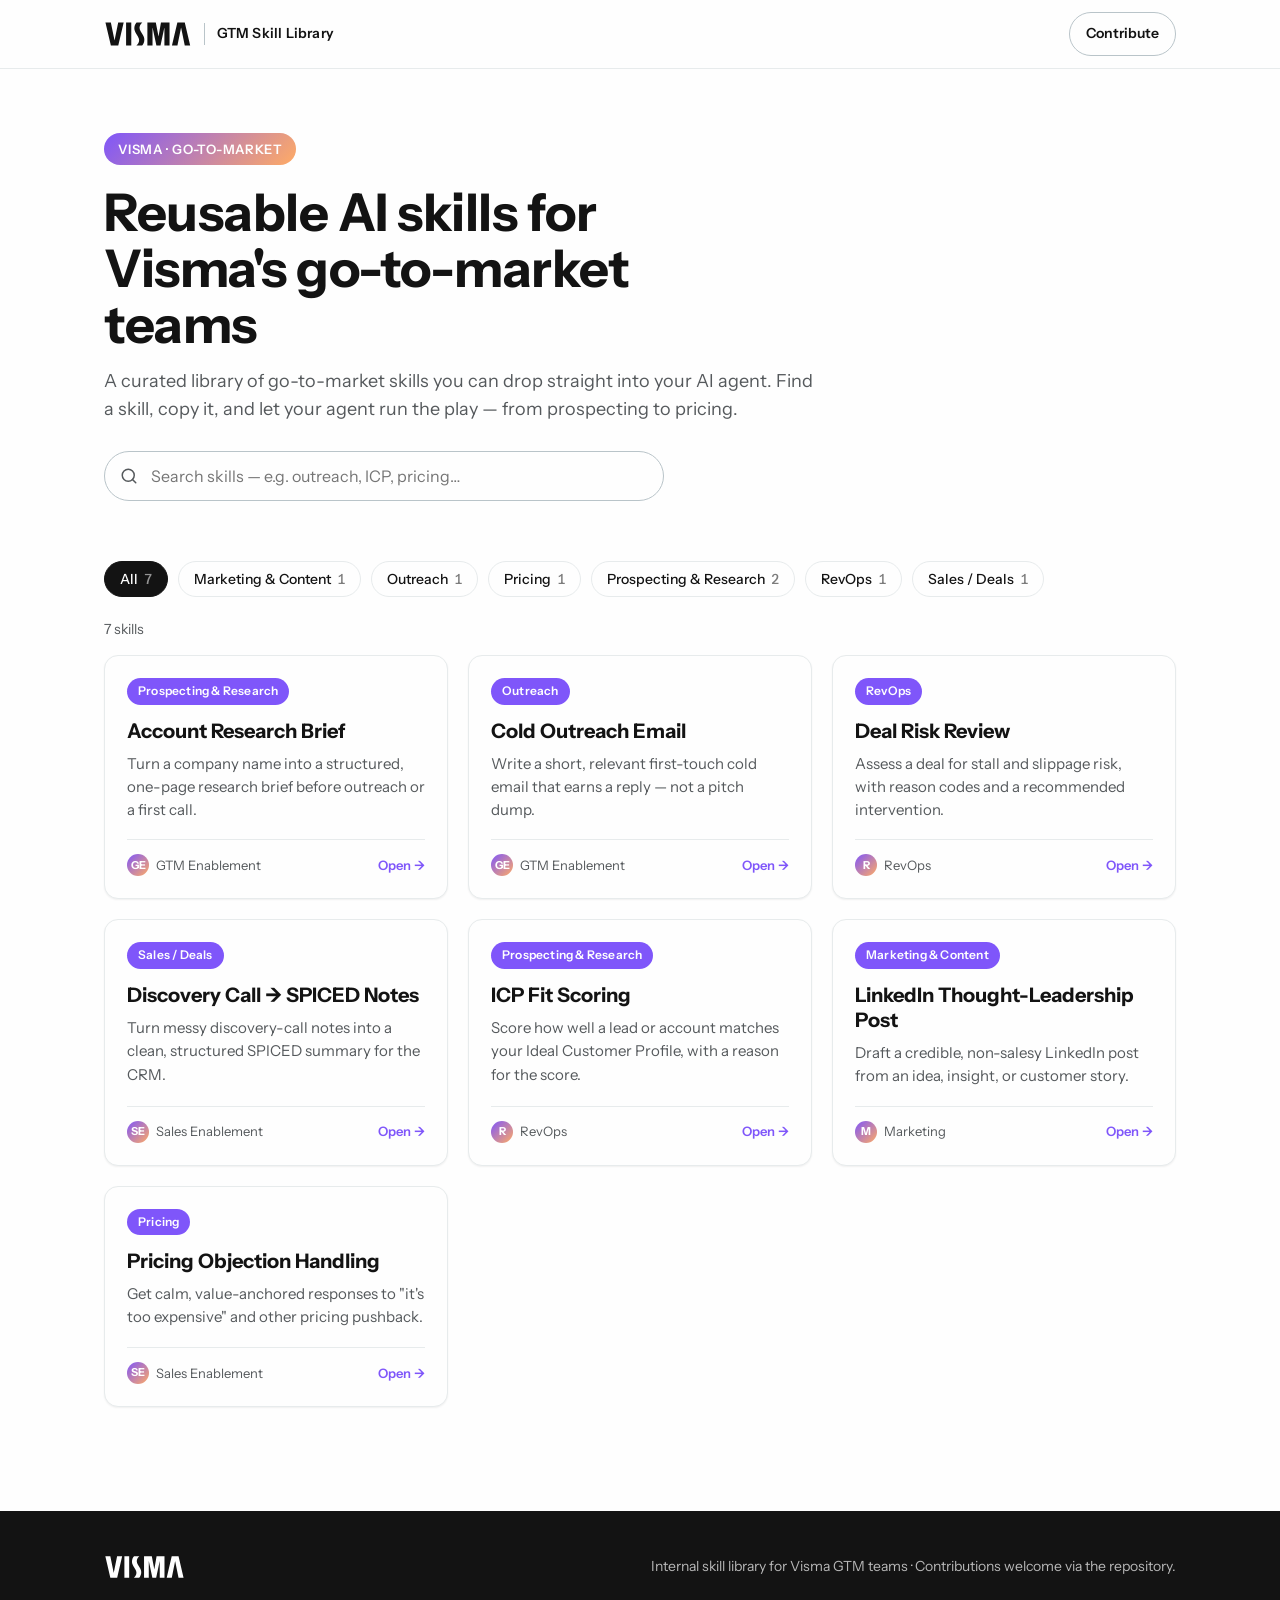
==== index.html @ b153e9a1 "Add files via upload" ====
<!DOCTYPE html>
<html lang="en">
<head>
  <meta charset="UTF-8">
  <meta name="viewport" content="width=device-width, initial-scale=1.0">
  <title>Visma GTM Skill Library</title>
  <meta name="description" content="Internal library of reusable go-to-market AI skills for Visma teams.">
  <link rel="icon" type="image/svg+xml" href="assets/favicon.svg">
  <link rel="stylesheet" href="assets/css/styles.css">
</head>
<body>
  <header class="site-header">
    <div class="container nav">
      <a class="brand" href="index.html" aria-label="Visma GTM Skill Library">
        <svg viewBox="0 0 485.32 144" role="img" aria-label="Visma">
          <path fill="#131313" d="M8,8h30.01l20.13,98.34h.53L78.62,8h30.37l-30.01,128h-40.96L8,8ZM122.33,8h28.78v128h-28.78V8ZM194.64,106.16c0-7.06-2.47-13.42-6.89-20.66l-9.36-15.18c-7.06-11.48-10.42-19.95-10.42-29.66,0-13.59,5.12-25.25,12.36-32.66h31.78c-9.53,7.59-15.36,18.71-15.36,29.84,0,7.06,2.47,13.42,6.89,20.66l9.36,15.18c7.06,11.48,10.42,19.95,10.42,29.66,0,13.59-5.12,25.25-12.36,32.66h-31.78c8.47-7.59,15.36-18.71,15.36-29.84ZM240.29,8h46.61l14.83,76.98h.53l13.24-76.98h47.49v128h-28.42V37.66h-.53l-21.01,98.34h-22.78l-21.01-98.34h-.53v98.34h-28.42V8ZM406.35,8h40.96l30.01,128h-30.01l-20.13-98.34h-.53l-19.95,98.34h-30.37l30.01-128Z"/>
        </svg>
        <span class="divider"></span>
        <span class="tag">GTM Skill Library</span>
      </a>
      <div class="actions">
        <a class="btn btn-outline" href="https://github.com/" target="_blank" rel="noopener">Contribute</a>
      </div>
    </div>
  </header>

  <main class="container">
    <section class="hero">
      <span class="eyebrow">Visma · Go-To-Market</span>
      <h1>Reusable AI skills for Visma's go-to-market teams</h1>
      <p class="lead">A curated library of go-to-market skills you can drop straight into your AI agent. Find a skill, copy it, and let your agent run the play — from prospecting to pricing.</p>
      <div class="search-wrap">
        <svg width="18" height="18" viewBox="0 0 24 24" fill="none" stroke="currentColor" stroke-width="2" stroke-linecap="round" stroke-linejoin="round"><circle cx="11" cy="11" r="8"></circle><line x1="21" y1="21" x2="16.65" y2="16.65"></line></svg>
        <input id="search" type="search" placeholder="Search skills — e.g. outreach, ICP, pricing…" autocomplete="off">
      </div>
    </section>

    <div class="filters" id="filters"></div>
    <div class="results-meta" id="resultsMeta"></div>
    <div class="grid" id="grid"></div>
  </main>

  <footer class="site-footer">
    <div class="container inner">
      <svg viewBox="0 0 485.32 144" role="img" aria-label="Visma">
        <path fill="#FEFEFE" d="M8,8h30.01l20.13,98.34h.53L78.62,8h30.37l-30.01,128h-40.96L8,8ZM122.33,8h28.78v128h-28.78V8ZM194.64,106.16c0-7.06-2.47-13.42-6.89-20.66l-9.36-15.18c-7.06-11.48-10.42-19.95-10.42-29.66,0-13.59,5.12-25.25,12.36-32.66h31.78c-9.53,7.59-15.36,18.71-15.36,29.84,0,7.06,2.47,13.42,6.89,20.66l9.36,15.18c7.06,11.48,10.42,19.95,10.42,29.66,0,13.59-5.12,25.25-12.36,32.66h-31.78c8.47-7.59,15.36-18.71,15.36-29.84ZM240.29,8h46.61l14.83,76.98h.53l13.24-76.98h47.49v128h-28.42V37.66h-.53l-21.01,98.34h-22.78l-21.01-98.34h-.53v98.34h-28.42V8ZM406.35,8h40.96l30.01,128h-30.01l-20.13-98.34h-.53l-19.95,98.34h-30.37l30.01-128Z"/>
      </svg>
      <p>Internal skill library for Visma GTM teams · Contributions welcome via the repository.</p>
    </div>
  </footer>

  <script src="assets/js/md.js"></script>
  <script src="assets/js/app.js"></script>
</body>
</html>
---- assets/css/styles.css ----
/* =====================================================================
   Visma GTM Skill Library — styles
   Brand: Visma 2026 (Purple #7F56FA, Black #131313, White #FEFEFE,
   Amplify gradient #7F56FA -> #FFAB65). Font: Instrument Sans (web).
   ===================================================================== */

@import url('https://fonts.googleapis.com/css2?family=Instrument+Sans:wght@400;500;600;700&display=swap');

:root {
  --color-purple: #7F56FA;
  --color-purple-dark: #6a44e0;
  --color-black: #131313;
  --color-white: #FEFEFE;
  --color-creme: #F9F5F1;
  --color-grey: #B9C4C9;
  --color-grey-light: #E7EBEC;
  --gradient-amplify: linear-gradient(135deg, #7F56FA, #FFAB65);

  --font: "Visma Text", "Instrument Sans", system-ui, sans-serif;

  --maxw: 1120px;
  --radius: 14px;
  --shadow-sm: 0 1px 2px rgba(19, 19, 19, .06);
  --shadow-md: 0 8px 24px rgba(19, 19, 19, .10);
  --text-muted: #55595c;
}

* { box-sizing: border-box; }

html { scroll-behavior: smooth; }

body {
  margin: 0;
  font-family: var(--font);
  font-weight: 400;
  line-height: 1.55;
  color: var(--color-black);
  background: var(--color-white);
  -webkit-font-smoothing: antialiased;
}

a { color: var(--color-purple); text-decoration: none; }
a:hover { text-decoration: underline; }

.container { max-width: var(--maxw); margin: 0 auto; padding: 0 24px; }

/* ---------- Header / nav ---------- */
.site-header {
  position: sticky; top: 0; z-index: 20;
  background: rgba(254, 254, 254, .85);
  backdrop-filter: saturate(160%) blur(8px);
  border-bottom: 1px solid var(--color-grey-light);
}
.nav {
  display: flex; align-items: center; justify-content: space-between;
  height: 68px;
}
.nav .brand { display: flex; align-items: center; gap: 12px; }
.nav .brand svg { height: 26px; width: auto; display: block; }
.nav .brand .divider { width: 1px; height: 22px; background: var(--color-grey); }
.nav .brand .tag {
  font-weight: 600; font-size: 14px; letter-spacing: .2px; color: var(--color-black);
}
.nav .actions { display: flex; align-items: center; gap: 10px; }

/* ---------- Buttons ---------- */
.btn {
  display: inline-flex; align-items: center; gap: 8px;
  font-family: var(--font); font-weight: 600; font-size: 14px;
  padding: 10px 16px; border-radius: 999px; cursor: pointer;
  border: 1px solid transparent; transition: all .15s ease; text-decoration: none;
}
.btn:hover { text-decoration: none; }
.btn-primary { background: var(--color-purple); color: var(--color-white); }
.btn-primary:hover { background: var(--color-purple-dark); }
.btn-outline { background: transparent; color: var(--color-black); border-color: var(--color-grey); }
.btn-outline:hover { border-color: var(--color-purple); color: var(--color-purple); }

/* ---------- Hero ---------- */
.hero { padding: 64px 0 32px; }
.eyebrow {
  display: inline-block; font-weight: 600; font-size: 13px; letter-spacing: .4px;
  text-transform: uppercase; color: var(--color-white);
  background: var(--gradient-amplify); padding: 6px 14px; border-radius: 999px;
}
.hero h1 {
  font-weight: 700; font-size: clamp(34px, 5vw, 52px); line-height: 1.08;
  margin: 20px 0 14px; letter-spacing: -.5px; max-width: 18ch;
}
.hero p.lead { font-size: 18px; color: var(--text-muted); max-width: 60ch; margin: 0 0 28px; }

/* ---------- Search + filters ---------- */
.search-wrap { position: relative; max-width: 560px; }
.search-wrap svg { position: absolute; left: 16px; top: 50%; transform: translateY(-50%); color: var(--text-muted); }
#search {
  width: 100%; font-family: var(--font); font-size: 16px;
  padding: 14px 18px 14px 46px; border-radius: 999px;
  border: 1px solid var(--color-grey); background: var(--color-white);
  transition: border-color .15s, box-shadow .15s;
}
#search:focus { outline: none; border-color: var(--color-purple); box-shadow: 0 0 0 4px rgba(127, 86, 250, .15); }

.filters { display: flex; flex-wrap: wrap; gap: 10px; margin: 28px 0 8px; }
.chip {
  font-family: var(--font); font-weight: 500; font-size: 14px;
  padding: 8px 15px; border-radius: 999px; cursor: pointer;
  background: var(--color-white); color: var(--color-black);
  border: 1px solid var(--color-grey-light); transition: all .15s ease;
}
.chip:hover { border-color: var(--color-purple); }
.chip.active { background: var(--color-black); color: var(--color-white); border-color: var(--color-black); }
.chip .count { opacity: .55; margin-left: 6px; font-variant-numeric: tabular-nums; }

.results-meta { color: var(--text-muted); font-size: 14px; margin: 22px 0 14px; }

/* ---------- Skill grid ---------- */
.grid {
  display: grid; gap: 20px; padding-bottom: 64px;
  grid-template-columns: repeat(auto-fill, minmax(300px, 1fr));
}
.card {
  display: flex; flex-direction: column; height: 100%;
  background: var(--color-white); border: 1px solid var(--color-grey-light);
  border-radius: var(--radius); padding: 22px; text-decoration: none; color: inherit;
  box-shadow: var(--shadow-sm); transition: transform .15s ease, box-shadow .15s ease, border-color .15s ease;
}
.card:hover { transform: translateY(-3px); box-shadow: var(--shadow-md); border-color: var(--color-grey); text-decoration: none; }
.pill {
  align-self: flex-start; font-weight: 600; font-size: 12px; letter-spacing: .2px;
  color: var(--color-white); background: var(--color-purple);
  padding: 4px 11px; border-radius: 999px;
}
.card h3 { font-weight: 700; font-size: 20px; line-height: 1.25; margin: 14px 0 8px; }
.card p { color: var(--text-muted); font-size: 15px; margin: 0 0 18px; flex-grow: 1; }
.card .meta {
  display: flex; align-items: center; justify-content: space-between;
  font-size: 13px; color: var(--text-muted); border-top: 1px solid var(--color-grey-light);
  padding-top: 14px;
}
.card .meta .owner { display: flex; align-items: center; gap: 7px; }
.card .meta .avatar {
  width: 22px; height: 22px; border-radius: 50%; background: var(--gradient-amplify);
  color: #fff; font-size: 11px; font-weight: 700; display: grid; place-items: center;
}
.card .meta .arrow { color: var(--color-purple); font-weight: 600; }

.empty { text-align: center; color: var(--text-muted); padding: 60px 0; }

/* ---------- Detail page ---------- */
.detail { padding: 40px 0 80px; max-width: 800px; }
.backlink { display: inline-flex; align-items: center; gap: 6px; font-weight: 600; font-size: 14px; margin-bottom: 24px; }
.detail h1 { font-weight: 700; font-size: clamp(28px, 4vw, 40px); line-height: 1.12; margin: 16px 0 12px; letter-spacing: -.4px; }
.detail .summary { font-size: 18px; color: var(--text-muted); margin: 0 0 20px; }
.detail .meta-row { display: flex; flex-wrap: wrap; gap: 20px; font-size: 14px; color: var(--text-muted); margin-bottom: 24px; }
.detail .meta-row b { color: var(--color-black); font-weight: 600; }
.action-bar { display: flex; flex-wrap: wrap; gap: 12px; margin: 24px 0 8px; padding: 20px; background: var(--color-creme); border-radius: var(--radius); }
.action-bar .hint { flex-basis: 100%; font-size: 13px; color: var(--text-muted); margin-top: 4px; }
#copyBtn.copied { background: #1f9d55; }

/* Rendered markdown body */
.md { margin-top: 36px; }
.md h2 { font-weight: 700; font-size: 24px; margin: 34px 0 12px; padding-bottom: 8px; border-bottom: 1px solid var(--color-grey-light); }
.md h3 { font-weight: 600; font-size: 19px; margin: 24px 0 8px; }
.md p { margin: 12px 0; }
.md ul, .md ol { margin: 12px 0; padding-left: 24px; }
.md li { margin: 6px 0; }
.md a { text-decoration: underline; }
.md code { font-family: ui-monospace, "SF Mono", Menlo, Consolas, monospace; font-size: 13.5px; background: var(--color-grey-light); padding: 2px 6px; border-radius: 5px; }
.md pre { background: var(--color-black); color: #f2f2f2; padding: 18px 20px; border-radius: 12px; overflow-x: auto; margin: 16px 0; }
.md pre code { background: none; color: inherit; padding: 0; font-size: 13.5px; line-height: 1.6; }
.md blockquote { border-left: 3px solid var(--color-purple); margin: 16px 0; padding: 4px 18px; color: var(--text-muted); }
.md hr { border: none; border-top: 1px solid var(--color-grey-light); margin: 28px 0; }
.md strong { font-weight: 600; }

/* ---------- Footer ---------- */
.site-footer { background: var(--color-black); color: var(--color-white); padding: 44px 0; margin-top: 40px; }
.site-footer .inner { display: flex; flex-wrap: wrap; gap: 20px; align-items: center; justify-content: space-between; }
.site-footer svg { height: 24px; width: auto; }
.site-footer p { color: #b7b7b7; font-size: 14px; margin: 0; }
.site-footer a { color: var(--color-white); }

/* ---------- Responsive ---------- */
@media (max-width: 600px) {
  .hero { padding: 40px 0 24px; }
  .nav { height: 60px; }
  .nav .brand .tag { display: none; }
}
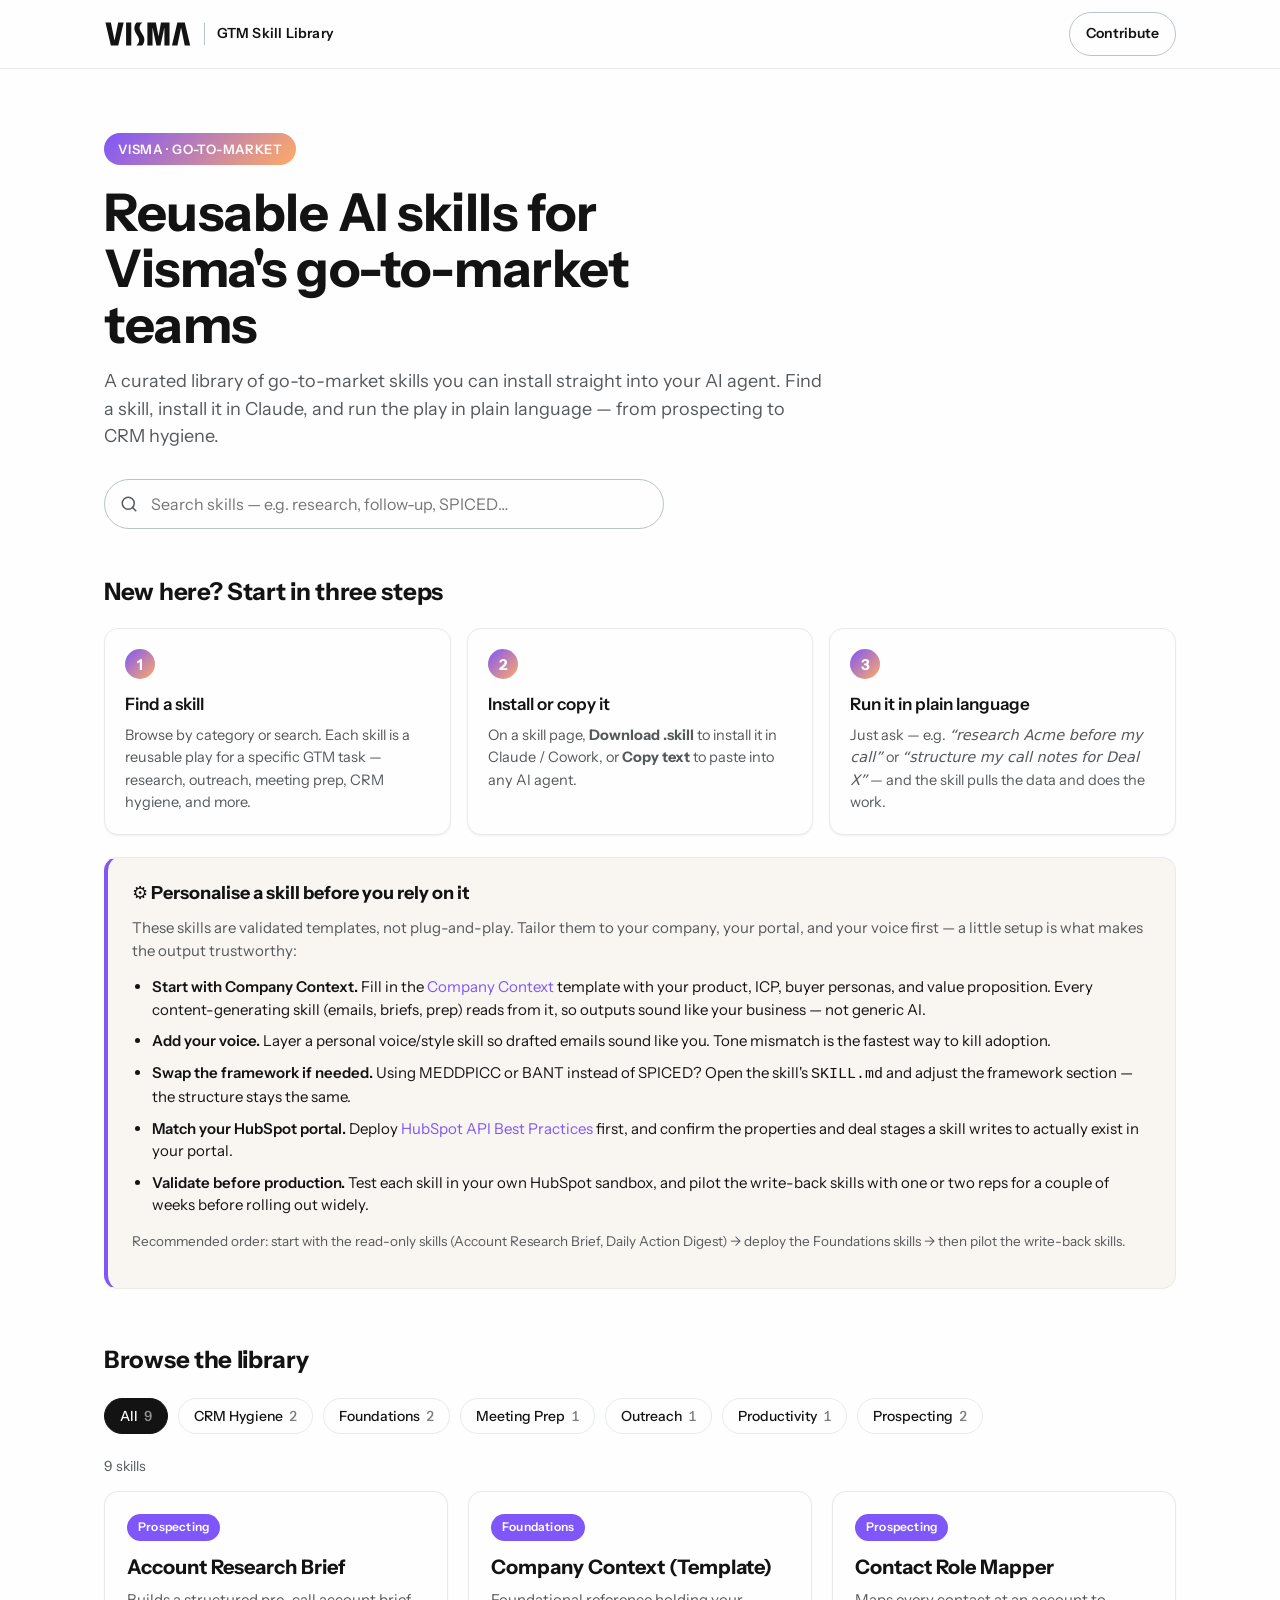
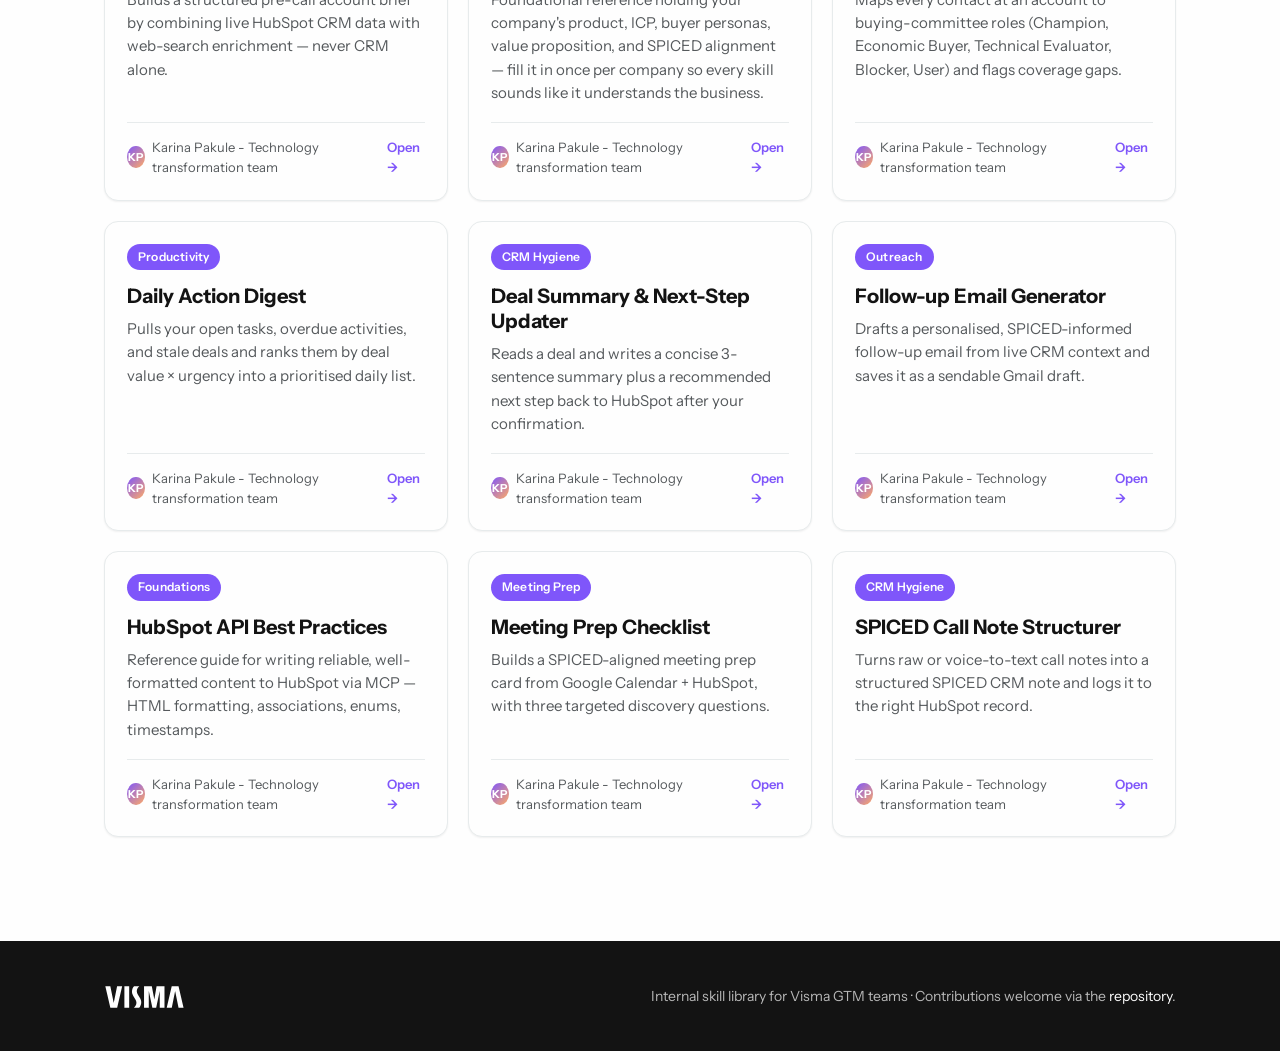
==== commit 53556e36: "Add files via upload" ====
--- a/index.html
+++ b/index.html
@@ -19,7 +19,7 @@
         <span class="tag">GTM Skill Library</span>
       </a>
       <div class="actions">
-        <a class="btn btn-outline" href="https://github.com/" target="_blank" rel="noopener">Contribute</a>
+        <a class="btn btn-outline" href="https://github.com/karinapakule-ops/visma-gtm-skills" target="_blank" rel="noopener">Contribute</a>
       </div>
     </div>
   </header>
@@ -28,13 +28,48 @@
     <section class="hero">
       <span class="eyebrow">Visma · Go-To-Market</span>
       <h1>Reusable AI skills for Visma's go-to-market teams</h1>
-      <p class="lead">A curated library of go-to-market skills you can drop straight into your AI agent. Find a skill, copy it, and let your agent run the play — from prospecting to pricing.</p>
+      <p class="lead">A curated library of go-to-market skills you can install straight into your AI agent. Find a skill, install it in Claude, and run the play in plain language — from prospecting to CRM hygiene.</p>
       <div class="search-wrap">
         <svg width="18" height="18" viewBox="0 0 24 24" fill="none" stroke="currentColor" stroke-width="2" stroke-linecap="round" stroke-linejoin="round"><circle cx="11" cy="11" r="8"></circle><line x1="21" y1="21" x2="16.65" y2="16.65"></line></svg>
-        <input id="search" type="search" placeholder="Search skills — e.g. outreach, ICP, pricing…" autocomplete="off">
+        <input id="search" type="search" placeholder="Search skills — e.g. research, follow-up, SPICED…" autocomplete="off">
       </div>
     </section>
 
+    <section class="intro">
+      <h2>New here? Start in three steps</h2>
+      <div class="steps">
+        <div class="step">
+          <span class="num">1</span>
+          <h3>Find a skill</h3>
+          <p>Browse by category or search. Each skill is a reusable play for a specific GTM task — research, outreach, meeting prep, CRM hygiene, and more.</p>
+        </div>
+        <div class="step">
+          <span class="num">2</span>
+          <h3>Install or copy it</h3>
+          <p>On a skill page, <b>Download .skill</b> to install it in Claude / Cowork, or <b>Copy text</b> to paste into any AI agent.</p>
+        </div>
+        <div class="step">
+          <span class="num">3</span>
+          <h3>Run it in plain language</h3>
+          <p>Just ask — e.g. <i>“research Acme before my call”</i> or <i>“structure my call notes for Deal X”</i> — and the skill pulls the data and does the work.</p>
+        </div>
+      </div>
+
+      <div class="callout">
+        <h3>⚙️ Personalise a skill before you rely on it</h3>
+        <p>These skills are validated templates, not plug-and-play. Tailor them to your company, your portal, and your voice first — a little setup is what makes the output trustworthy:</p>
+        <ul>
+          <li><b>Start with Company Context.</b> Fill in the <a href="skill.html?slug=company-context">Company Context</a> template with your product, ICP, buyer personas, and value proposition. Every content-generating skill (emails, briefs, prep) reads from it, so outputs sound like your business — not generic AI.</li>
+          <li><b>Add your voice.</b> Layer a personal voice/style skill so drafted emails sound like you. Tone mismatch is the fastest way to kill adoption.</li>
+          <li><b>Swap the framework if needed.</b> Using MEDDPICC or BANT instead of SPICED? Open the skill's <code>SKILL.md</code> and adjust the framework section — the structure stays the same.</li>
+          <li><b>Match your HubSpot portal.</b> Deploy <a href="skill.html?slug=hs-api-best-practices">HubSpot API Best Practices</a> first, and confirm the properties and deal stages a skill writes to actually exist in your portal.</li>
+          <li><b>Validate before production.</b> Test each skill in your own HubSpot sandbox, and pilot the write-back skills with one or two reps for a couple of weeks before rolling out widely.</li>
+        </ul>
+        <p class="tip">Recommended order: start with the read-only skills (Account Research Brief, Daily Action Digest) → deploy the Foundations skills → then pilot the write-back skills.</p>
+      </div>
+    </section>
+
+    <h2 class="section-label">Browse the library</h2>
     <div class="filters" id="filters"></div>
     <div class="results-meta" id="resultsMeta"></div>
     <div class="grid" id="grid"></div>
@@ -45,7 +80,7 @@
       <svg viewBox="0 0 485.32 144" role="img" aria-label="Visma">
         <path fill="#FEFEFE" d="M8,8h30.01l20.13,98.34h.53L78.62,8h30.37l-30.01,128h-40.96L8,8ZM122.33,8h28.78v128h-28.78V8ZM194.64,106.16c0-7.06-2.47-13.42-6.89-20.66l-9.36-15.18c-7.06-11.48-10.42-19.95-10.42-29.66,0-13.59,5.12-25.25,12.36-32.66h31.78c-9.53,7.59-15.36,18.71-15.36,29.84,0,7.06,2.47,13.42,6.89,20.66l9.36,15.18c7.06,11.48,10.42,19.95,10.42,29.66,0,13.59-5.12,25.25-12.36,32.66h-31.78c8.47-7.59,15.36-18.71,15.36-29.84ZM240.29,8h46.61l14.83,76.98h.53l13.24-76.98h47.49v128h-28.42V37.66h-.53l-21.01,98.34h-22.78l-21.01-98.34h-.53v98.34h-28.42V8ZM406.35,8h40.96l30.01,128h-30.01l-20.13-98.34h-.53l-19.95,98.34h-30.37l30.01-128Z"/>
       </svg>
-      <p>Internal skill library for Visma GTM teams · Contributions welcome via the repository.</p>
+      <p>Internal skill library for Visma GTM teams · Contributions welcome via the <a href="https://github.com/karinapakule-ops/visma-gtm-skills" target="_blank" rel="noopener">repository</a>.</p>
     </div>
   </footer>
 
--- a/assets/css/styles.css
+++ b/assets/css/styles.css
@@ -100,7 +100,36 @@
 }
 #search:focus { outline: none; border-color: var(--color-purple); box-shadow: 0 0 0 4px rgba(127, 86, 250, .15); }
 
-.filters { display: flex; flex-wrap: wrap; gap: 10px; margin: 28px 0 8px; }
+/* ---------- Getting started / personalise ---------- */
+.intro { padding: 12px 0 4px; }
+.intro h2 { font-weight: 700; font-size: 24px; margin: 0 0 18px; letter-spacing: -.3px; }
+.steps { display: grid; gap: 16px; grid-template-columns: repeat(auto-fit, minmax(240px, 1fr)); }
+.step {
+  background: var(--color-white); border: 1px solid var(--color-grey-light);
+  border-radius: var(--radius); padding: 20px; box-shadow: var(--shadow-sm);
+}
+.step .num {
+  display: inline-grid; place-items: center; width: 30px; height: 30px; border-radius: 50%;
+  background: var(--gradient-amplify); color: #fff; font-weight: 700; font-size: 15px; margin-bottom: 12px;
+}
+.step h3 { font-weight: 600; font-size: 17px; margin: 0 0 6px; }
+.step p { color: var(--text-muted); font-size: 14.5px; margin: 0; }
+
+.callout {
+  background: var(--color-creme); border: 1px solid var(--color-grey-light);
+  border-left: 4px solid var(--color-purple); border-radius: var(--radius);
+  padding: 22px 24px; margin: 22px 0 8px;
+}
+.callout h3 { font-weight: 700; font-size: 18px; margin: 0 0 8px; }
+.callout > p { color: var(--text-muted); margin: 0 0 14px; font-size: 15px; }
+.callout ul { margin: 0; padding-left: 20px; }
+.callout li { margin: 9px 0; font-size: 15px; line-height: 1.5; }
+.callout li b { font-weight: 600; }
+.callout .tip { margin-top: 14px; font-size: 13.5px; color: var(--text-muted); }
+
+.section-label { font-weight: 700; font-size: 24px; letter-spacing: -.3px; margin: 40px 0 4px; }
+
+.filters { display: flex; flex-wrap: wrap; gap: 10px; margin: 20px 0 8px; }
 .chip {
   font-family: var(--font); font-weight: 500; font-size: 14px;
   padding: 8px 15px; border-radius: 999px; cursor: pointer;
@@ -171,6 +200,12 @@
 .md blockquote { border-left: 3px solid var(--color-purple); margin: 16px 0; padding: 4px 18px; color: var(--text-muted); }
 .md hr { border: none; border-top: 1px solid var(--color-grey-light); margin: 28px 0; }
 .md strong { font-weight: 600; }
+.md .table-wrap { overflow-x: auto; margin: 18px 0; }
+.md table { border-collapse: collapse; width: 100%; font-size: 14.5px; }
+.md th, .md td { text-align: left; padding: 9px 12px; border: 1px solid var(--color-grey-light); vertical-align: top; }
+.md th { background: var(--color-grey-light); font-weight: 600; white-space: nowrap; }
+.md tbody tr:nth-child(even) { background: var(--color-creme); }
+.md td code { white-space: nowrap; }
 
 /* ---------- Footer ---------- */
 .site-footer { background: var(--color-black); color: var(--color-white); padding: 44px 0; margin-top: 40px; }
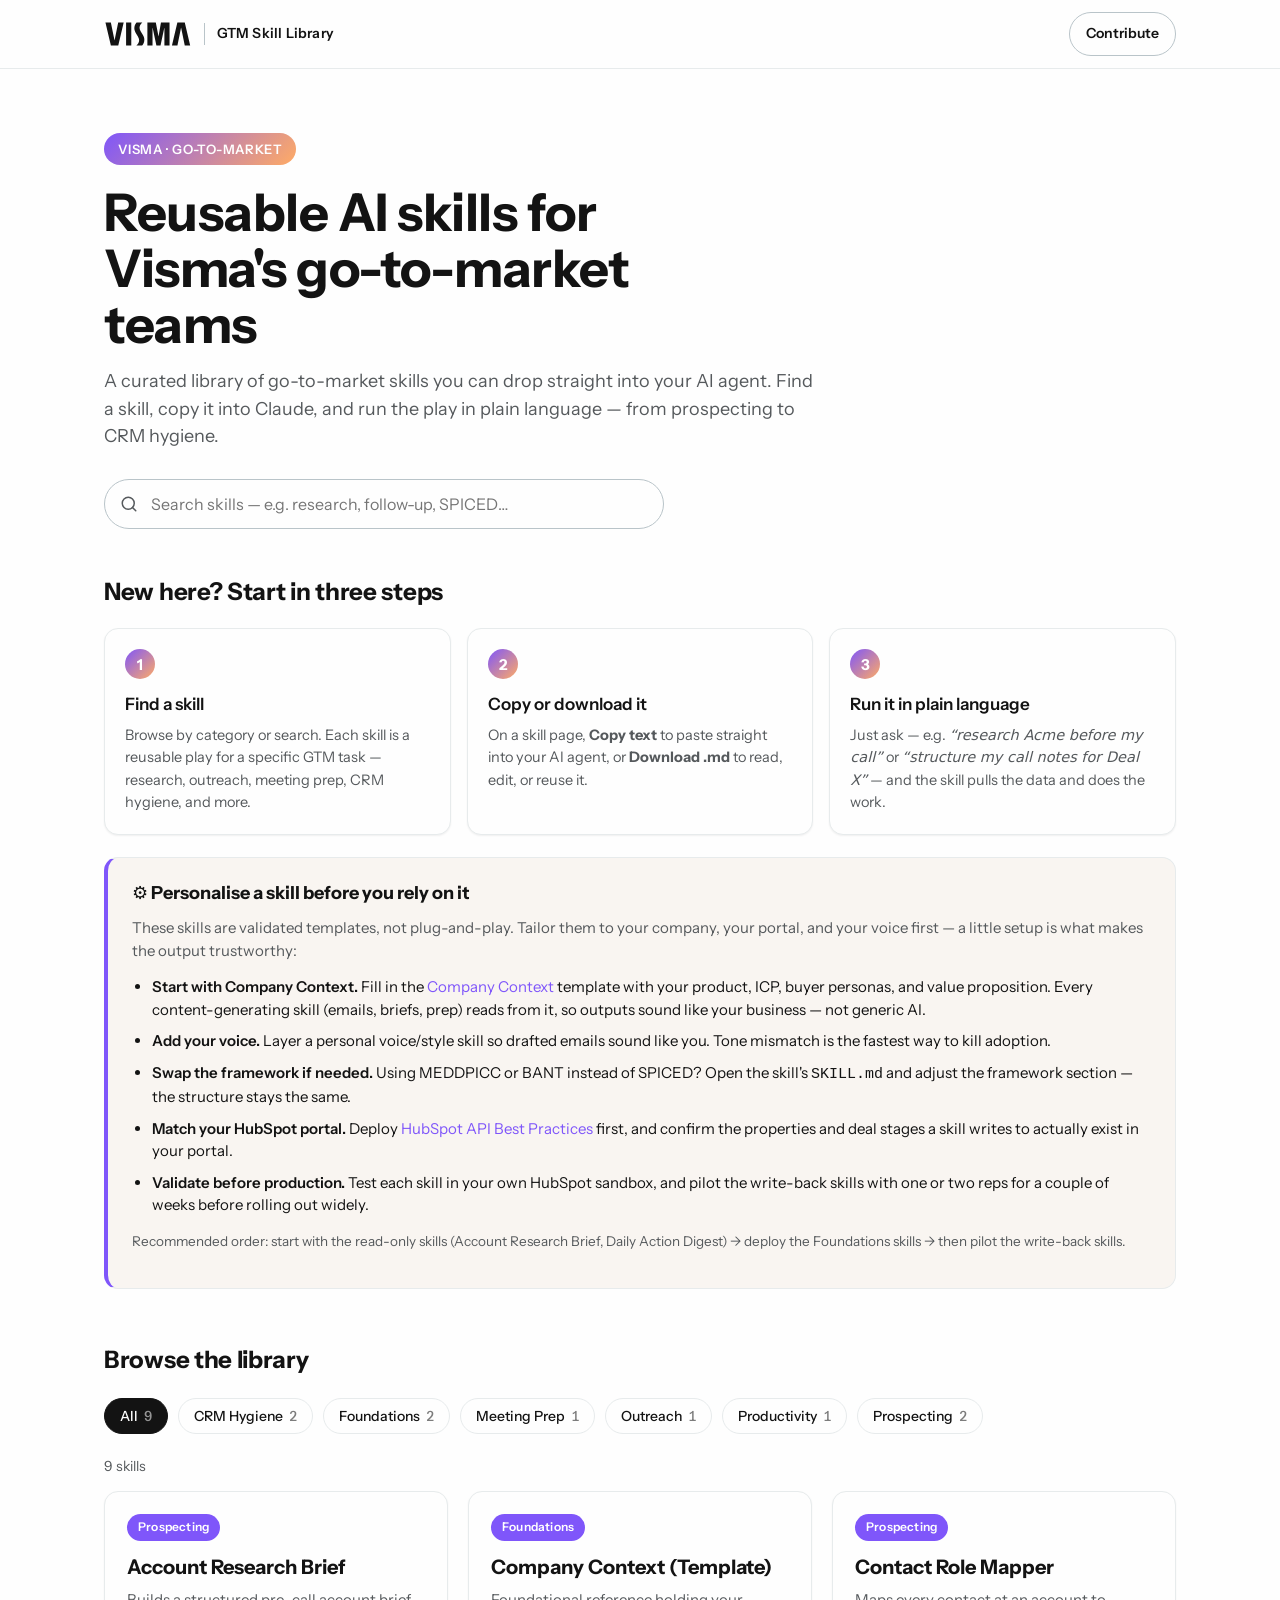
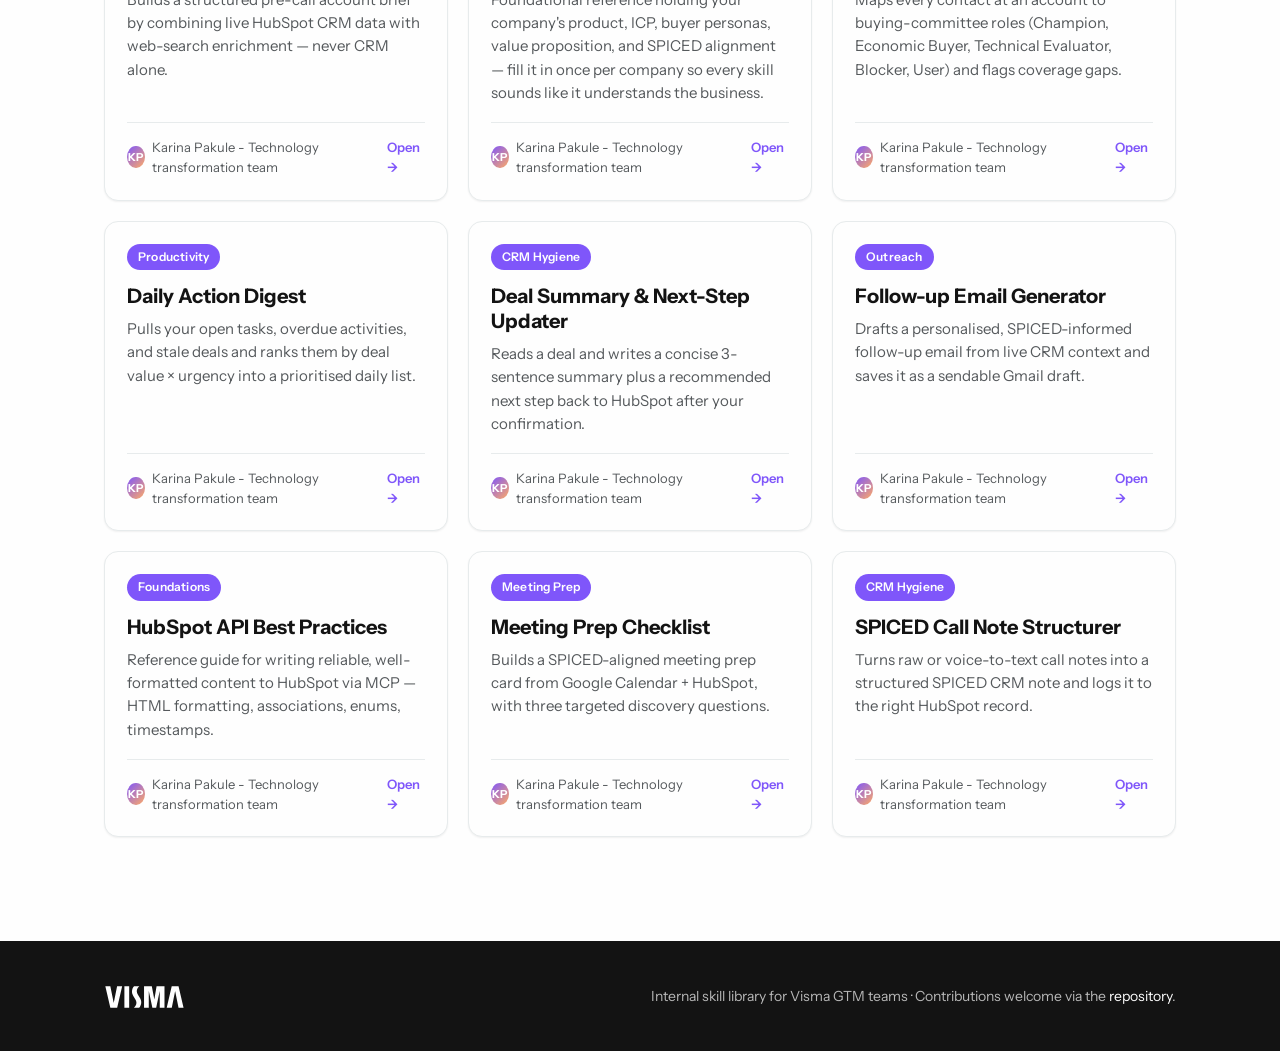
==== commit 472b6594: "Remove .skill download; keep copy + .md" ====
--- a/index.html
+++ b/index.html
@@ -28,7 +28,7 @@
     <section class="hero">
       <span class="eyebrow">Visma · Go-To-Market</span>
       <h1>Reusable AI skills for Visma's go-to-market teams</h1>
-      <p class="lead">A curated library of go-to-market skills you can install straight into your AI agent. Find a skill, install it in Claude, and run the play in plain language — from prospecting to CRM hygiene.</p>
+      <p class="lead">A curated library of go-to-market skills you can drop straight into your AI agent. Find a skill, copy it into Claude, and run the play in plain language — from prospecting to CRM hygiene.</p>
       <div class="search-wrap">
         <svg width="18" height="18" viewBox="0 0 24 24" fill="none" stroke="currentColor" stroke-width="2" stroke-linecap="round" stroke-linejoin="round"><circle cx="11" cy="11" r="8"></circle><line x1="21" y1="21" x2="16.65" y2="16.65"></line></svg>
         <input id="search" type="search" placeholder="Search skills — e.g. research, follow-up, SPICED…" autocomplete="off">
@@ -45,8 +45,8 @@
         </div>
         <div class="step">
           <span class="num">2</span>
-          <h3>Install or copy it</h3>
-          <p>On a skill page, <b>Download .skill</b> to install it in Claude / Cowork, or <b>Copy text</b> to paste into any AI agent.</p>
+          <h3>Copy or download it</h3>
+          <p>On a skill page, <b>Copy text</b> to paste straight into your AI agent, or <b>Download .md</b> to read, edit, or reuse it.</p>
         </div>
         <div class="step">
           <span class="num">3</span>
@@ -85,6 +85,7 @@
   </footer>
 
   <script src="assets/js/md.js"></script>
+  <script src="assets/js/skills-data.js"></script>
   <script src="assets/js/app.js"></script>
 </body>
 </html>
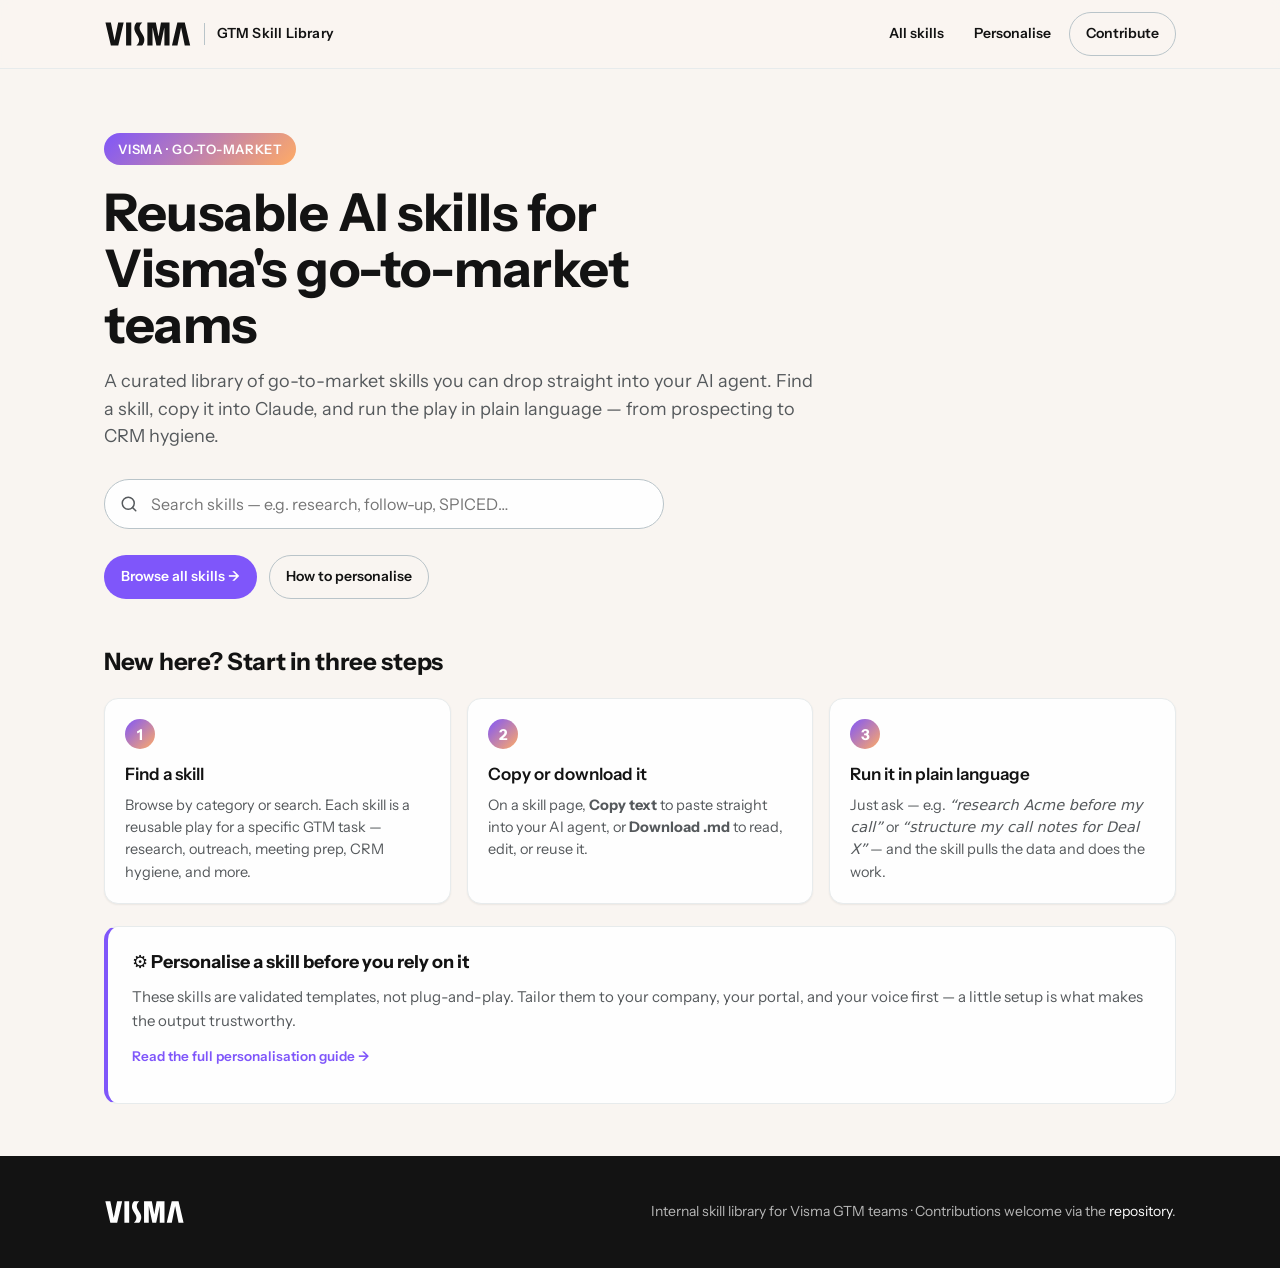
==== commit c05b5fec: "Adjusting design" ====
--- a/index.html
+++ b/index.html
@@ -19,6 +19,8 @@
         <span class="tag">GTM Skill Library</span>
       </a>
       <div class="actions">
+        <a class="nav-link" href="all-skills.html">All skills</a>
+        <a class="nav-link" href="personalise.html">Personalise</a>
         <a class="btn btn-outline" href="https://github.com/karinapakule-ops/visma-gtm-skills" target="_blank" rel="noopener">Contribute</a>
       </div>
     </div>
@@ -29,9 +31,13 @@
       <span class="eyebrow">Visma · Go-To-Market</span>
       <h1>Reusable AI skills for Visma's go-to-market teams</h1>
       <p class="lead">A curated library of go-to-market skills you can drop straight into your AI agent. Find a skill, copy it into Claude, and run the play in plain language — from prospecting to CRM hygiene.</p>
-      <div class="search-wrap">
+      <form class="search-wrap" action="all-skills.html" method="get" role="search">
         <svg width="18" height="18" viewBox="0 0 24 24" fill="none" stroke="currentColor" stroke-width="2" stroke-linecap="round" stroke-linejoin="round"><circle cx="11" cy="11" r="8"></circle><line x1="21" y1="21" x2="16.65" y2="16.65"></line></svg>
-        <input id="search" type="search" placeholder="Search skills — e.g. research, follow-up, SPICED…" autocomplete="off">
+        <input name="q" type="search" placeholder="Search skills — e.g. research, follow-up, SPICED…" autocomplete="off" aria-label="Search skills">
+      </form>
+      <div class="cta-row">
+        <a class="btn btn-primary" href="all-skills.html">Browse all skills &rarr;</a>
+        <a class="btn btn-outline" href="personalise.html">How to personalise</a>
       </div>
     </section>
 
@@ -55,24 +61,12 @@
         </div>
       </div>
 
-      <div class="callout">
+      <div class="callout callout-compact">
         <h3>⚙️ Personalise a skill before you rely on it</h3>
-        <p>These skills are validated templates, not plug-and-play. Tailor them to your company, your portal, and your voice first — a little setup is what makes the output trustworthy:</p>
-        <ul>
-          <li><b>Start with Company Context.</b> Fill in the <a href="skill.html?slug=company-context">Company Context</a> template with your product, ICP, buyer personas, and value proposition. Every content-generating skill (emails, briefs, prep) reads from it, so outputs sound like your business — not generic AI.</li>
-          <li><b>Add your voice.</b> Layer a personal voice/style skill so drafted emails sound like you. Tone mismatch is the fastest way to kill adoption.</li>
-          <li><b>Swap the framework if needed.</b> Using MEDDPICC or BANT instead of SPICED? Open the skill's <code>SKILL.md</code> and adjust the framework section — the structure stays the same.</li>
-          <li><b>Match your HubSpot portal.</b> Deploy <a href="skill.html?slug=hs-api-best-practices">HubSpot API Best Practices</a> first, and confirm the properties and deal stages a skill writes to actually exist in your portal.</li>
-          <li><b>Validate before production.</b> Test each skill in your own HubSpot sandbox, and pilot the write-back skills with one or two reps for a couple of weeks before rolling out widely.</li>
-        </ul>
-        <p class="tip">Recommended order: start with the read-only skills (Account Research Brief, Daily Action Digest) → deploy the Foundations skills → then pilot the write-back skills.</p>
+        <p>These skills are validated templates, not plug-and-play. Tailor them to your company, your portal, and your voice first — a little setup is what makes the output trustworthy.</p>
+        <p class="tip"><a href="personalise.html">Read the full personalisation guide &rarr;</a></p>
       </div>
     </section>
-
-    <h2 class="section-label">Browse the library</h2>
-    <div class="filters" id="filters"></div>
-    <div class="results-meta" id="resultsMeta"></div>
-    <div class="grid" id="grid"></div>
   </main>
 
   <footer class="site-footer">
@@ -83,9 +77,5 @@
       <p>Internal skill library for Visma GTM teams · Contributions welcome via the <a href="https://github.com/karinapakule-ops/visma-gtm-skills" target="_blank" rel="noopener">repository</a>.</p>
     </div>
   </footer>
-
-  <script src="assets/js/md.js"></script>
-  <script src="assets/js/skills-data.js"></script>
-  <script src="assets/js/app.js"></script>
 </body>
 </html>
--- a/assets/css/styles.css
+++ b/assets/css/styles.css
@@ -35,7 +35,7 @@
   font-weight: 400;
   line-height: 1.55;
   color: var(--color-black);
-  background: var(--color-white);
+  background: var(--color-creme);
   -webkit-font-smoothing: antialiased;
 }
 
@@ -47,7 +47,7 @@
 /* ---------- Header / nav ---------- */
 .site-header {
   position: sticky; top: 0; z-index: 20;
-  background: rgba(254, 254, 254, .85);
+  background: rgba(249, 245, 241, .85);
   backdrop-filter: saturate(160%) blur(8px);
   border-bottom: 1px solid var(--color-grey-light);
 }
@@ -61,7 +61,13 @@
 .nav .brand .tag {
   font-weight: 600; font-size: 14px; letter-spacing: .2px; color: var(--color-black);
 }
-.nav .actions { display: flex; align-items: center; gap: 10px; }
+.nav .actions { display: flex; align-items: center; gap: 6px; }
+.nav-link {
+  font-weight: 600; font-size: 14px; color: var(--color-black);
+  padding: 8px 12px; border-radius: 999px; transition: background .15s, color .15s;
+}
+.nav-link:hover { text-decoration: none; color: var(--color-purple); background: var(--color-grey-light); }
+.nav-link.active { color: var(--color-purple); background: rgba(127, 86, 250, .1); }
 
 /* ---------- Buttons ---------- */
 .btn {
@@ -89,16 +95,29 @@
 }
 .hero p.lead { font-size: 18px; color: var(--text-muted); max-width: 60ch; margin: 0 0 28px; }
 
+/* Secondary page header (All skills, Personalise) */
+.page-head { padding: 48px 0 20px; }
+.page-head h1 { font-weight: 700; font-size: clamp(30px, 4.5vw, 44px); line-height: 1.1; margin: 18px 0 12px; letter-spacing: -.5px; }
+.page-head p.lead { font-size: 18px; color: var(--text-muted); max-width: 62ch; margin: 0 0 26px; }
+
+/* CTA button rows */
+.cta-row { display: flex; flex-wrap: wrap; gap: 12px; margin-top: 26px; }
+.cta-row-spaced { margin: 28px 0 60px; }
+
+/* Compact personalise teaser on the home page */
+.callout-compact ul { display: none; }
+.callout-compact .tip a { font-weight: 600; }
+
 /* ---------- Search + filters ---------- */
 .search-wrap { position: relative; max-width: 560px; }
-.search-wrap svg { position: absolute; left: 16px; top: 50%; transform: translateY(-50%); color: var(--text-muted); }
-#search {
+.search-wrap svg { position: absolute; left: 16px; top: 50%; transform: translateY(-50%); color: var(--text-muted); pointer-events: none; }
+.search-wrap input {
   width: 100%; font-family: var(--font); font-size: 16px;
   padding: 14px 18px 14px 46px; border-radius: 999px;
   border: 1px solid var(--color-grey); background: var(--color-white);
   transition: border-color .15s, box-shadow .15s;
 }
-#search:focus { outline: none; border-color: var(--color-purple); box-shadow: 0 0 0 4px rgba(127, 86, 250, .15); }
+.search-wrap input:focus { outline: none; border-color: var(--color-purple); box-shadow: 0 0 0 4px rgba(127, 86, 250, .15); }
 
 /* ---------- Getting started / personalise ---------- */
 .intro { padding: 12px 0 4px; }
@@ -116,7 +135,7 @@
 .step p { color: var(--text-muted); font-size: 14.5px; margin: 0; }
 
 .callout {
-  background: var(--color-creme); border: 1px solid var(--color-grey-light);
+  background: var(--color-white); border: 1px solid var(--color-grey-light);
   border-left: 4px solid var(--color-purple); border-radius: var(--radius);
   padding: 22px 24px; margin: 22px 0 8px;
 }
@@ -182,7 +201,7 @@
 .detail .summary { font-size: 18px; color: var(--text-muted); margin: 0 0 20px; }
 .detail .meta-row { display: flex; flex-wrap: wrap; gap: 20px; font-size: 14px; color: var(--text-muted); margin-bottom: 24px; }
 .detail .meta-row b { color: var(--color-black); font-weight: 600; }
-.action-bar { display: flex; flex-wrap: wrap; gap: 12px; margin: 24px 0 8px; padding: 20px; background: var(--color-creme); border-radius: var(--radius); }
+.action-bar { display: flex; flex-wrap: wrap; gap: 12px; margin: 24px 0 8px; padding: 20px; background: var(--color-white); border: 1px solid var(--color-grey-light); border-radius: var(--radius); }
 .action-bar .hint { flex-basis: 100%; font-size: 13px; color: var(--text-muted); margin-top: 4px; }
 #copyBtn.copied { background: #1f9d55; }
 
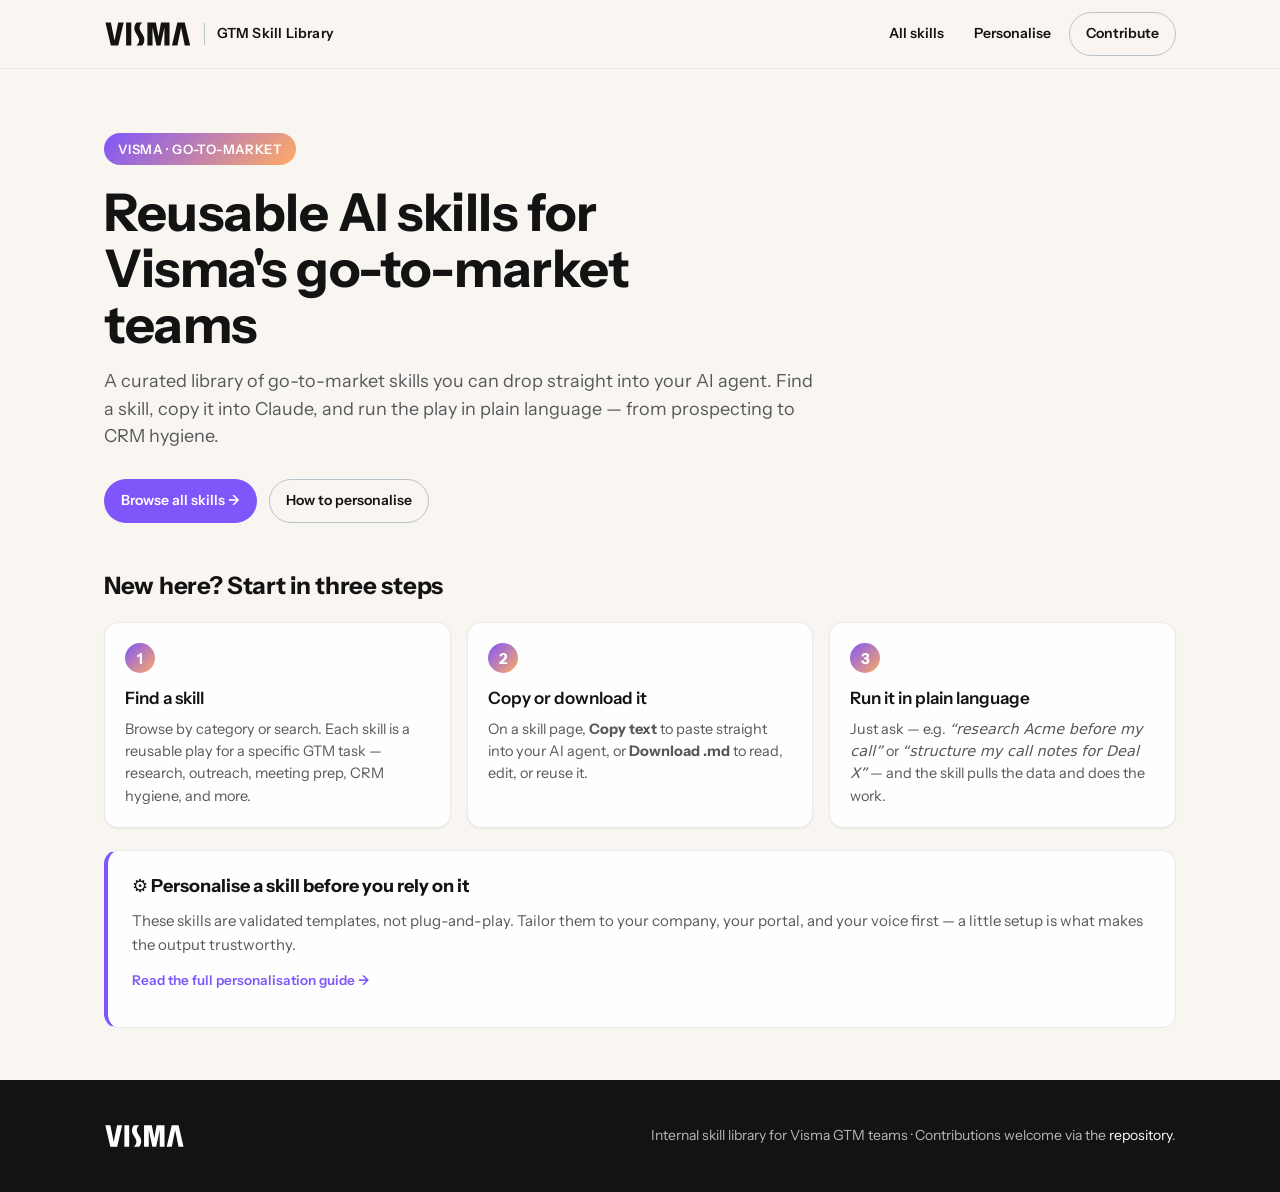
==== commit 8758d1bf: "Update index.html" ====
--- a/index.html
+++ b/index.html
@@ -31,10 +31,6 @@
       <span class="eyebrow">Visma · Go-To-Market</span>
       <h1>Reusable AI skills for Visma's go-to-market teams</h1>
       <p class="lead">A curated library of go-to-market skills you can drop straight into your AI agent. Find a skill, copy it into Claude, and run the play in plain language — from prospecting to CRM hygiene.</p>
-      <form class="search-wrap" action="all-skills.html" method="get" role="search">
-        <svg width="18" height="18" viewBox="0 0 24 24" fill="none" stroke="currentColor" stroke-width="2" stroke-linecap="round" stroke-linejoin="round"><circle cx="11" cy="11" r="8"></circle><line x1="21" y1="21" x2="16.65" y2="16.65"></line></svg>
-        <input name="q" type="search" placeholder="Search skills — e.g. research, follow-up, SPICED…" autocomplete="off" aria-label="Search skills">
-      </form>
       <div class="cta-row">
         <a class="btn btn-primary" href="all-skills.html">Browse all skills &rarr;</a>
         <a class="btn btn-outline" href="personalise.html">How to personalise</a>
--- a/assets/css/styles.css
+++ b/assets/css/styles.css
@@ -173,11 +173,13 @@
   box-shadow: var(--shadow-sm); transition: transform .15s ease, box-shadow .15s ease, border-color .15s ease;
 }
 .card:hover { transform: translateY(-3px); box-shadow: var(--shadow-md); border-color: var(--color-grey); text-decoration: none; }
+.pills { display: flex; flex-wrap: wrap; gap: 6px; align-self: flex-start; }
 .pill {
-  align-self: flex-start; font-weight: 600; font-size: 12px; letter-spacing: .2px;
+  display: inline-block; font-weight: 600; font-size: 12px; letter-spacing: .2px;
   color: var(--color-white); background: var(--color-purple);
   padding: 4px 11px; border-radius: 999px;
 }
+.pill.pill-hubspot { background: var(--color-black); }
 .card h3 { font-weight: 700; font-size: 20px; line-height: 1.25; margin: 14px 0 8px; }
 .card p { color: var(--text-muted); font-size: 15px; margin: 0 0 18px; flex-grow: 1; }
 .card .meta {
